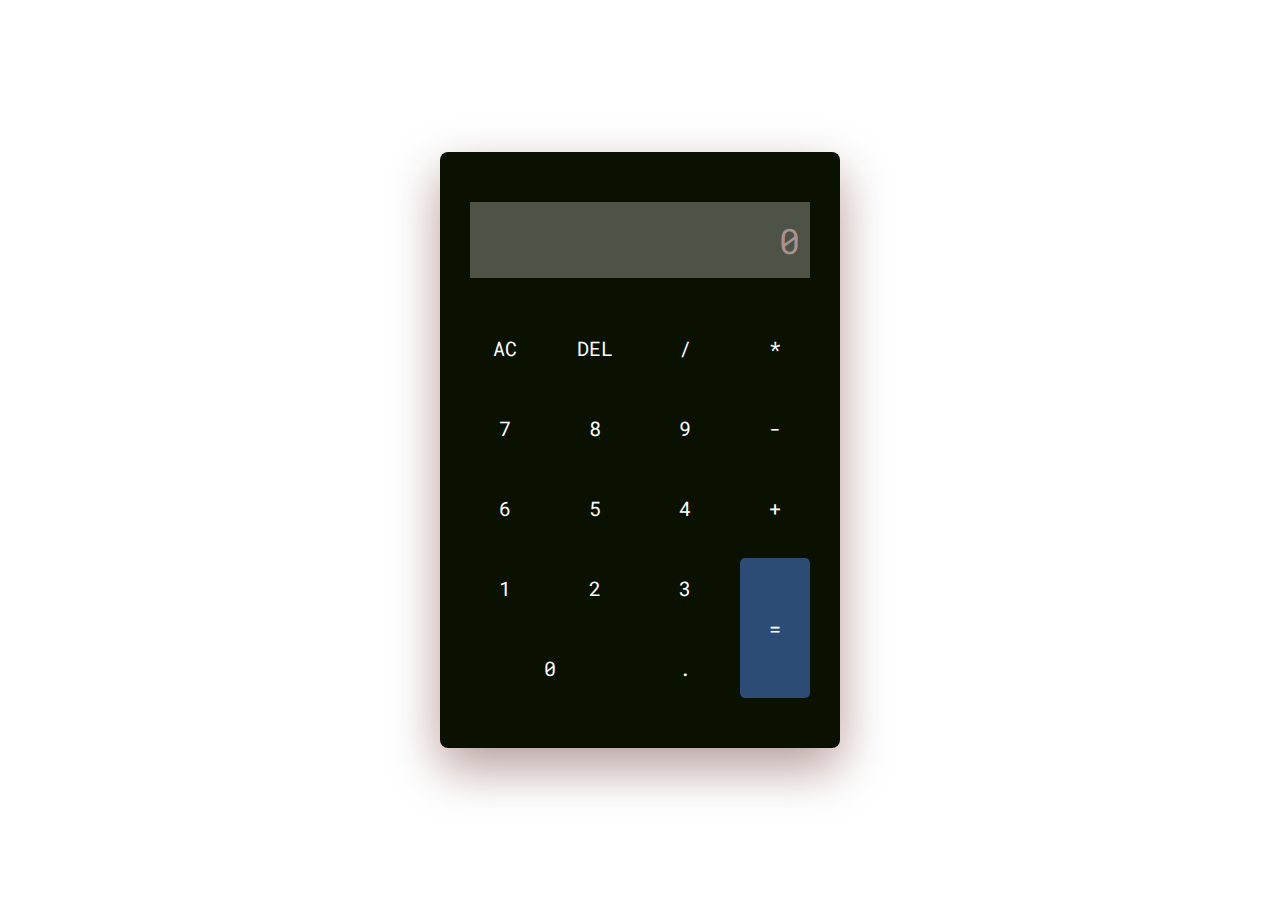
==== index.html @ 2ff65033 "Calculator" ====
<!DOCTYPE html>
<html lang="en">
  <head>
    <meta name="viewport" content="width=device-width, initial-scale=1.0" />
    <title>Calculator</title>
    <link
      href="https://fonts.googleapis.com/css2?family=Roboto+Mono:wght@500&display=swap"
      rel="stylesheet"
    />
    <link rel="stylesheet" href="index.css" />
  </head>
  <body>
    <div class="calculator">
      <div class="display">
        <input type="text" placeholder="0" id="input" disabled />
      </div>
      <div class="buttons">
        <input type="button" value="AC" id="clear" />
        <input type="button" value="DEL" id="erase" />
        <input type="button" value="/" class="input-button" />
        <input type="button" value="*" class="input-button" />

        <input type="button" value="7" class="input-button" />
        <input type="button" value="8" class="input-button" />
        <input type="button" value="9" class="input-button" />
        <input type="button" value="-" class="input-button" />

        <input type="button" value="6" class="input-button" />
        <input type="button" value="5" class="input-button" />
        <input type="button" value="4" class="input-button" />
        <input type="button" value="+" class="input-button" />

        <input type="button" value="1" class="input-button" />
        <input type="button" value="2" class="input-button" />
        <input type="button" value="3" class="input-button" />

        <input type="button" value="=" id="equal" />
        <input type="button" value="0" class="input-button" />
        <input type="button" value="." class="input-button" />
      </div>
    </div>
    
    <script src="script.js"></script>
  </body>
</html>
---- index.css ----
* {
    padding: 0;
    margin: 0;
    box-sizing: border-box;
    font-family: "Roboto Mono", monospace;
  }
   
  .calculator {
    width: 400px;
    background-color: #0a1101;
    padding: 50px 30px;
    position: absolute;
    transform: translate(-50%, -50%);
    top: 50%;
    left: 50%;
    border-radius: 8px;
    box-shadow: 0 20px 50px rgba(74, 6, 6, 0.4);
  }
  .display {
    width: 100%;
  }
  .display input {
    width: 100%;
    padding: 15px 10px;
    text-align: right;
    border: none;
    /*background-color: transparent;*/
    color: hwb(0 97% 2%);
    font-size: 35px;
  }
  .display input::placeholder {
    color: #ac9090;
  }
  .buttons {
    display: grid;
    grid-template-columns: repeat(4, 1fr);
    grid-gap: 20px;
    margin-top: 40px;
  }
  .buttons input[type="button"] {
    font-size: 20px;
    padding: 17px;
    border: none;
    background-color: transparent;
    color: #ffffff;
    cursor: pointer;
    border-radius: 5px;
  }
  .buttons input[type="button"]:hover {
    box-shadow: 0 8px 25px #0e1935;
  }
  input[type="button"]#equal {
    grid-row: span 2;
    background-color: #2d4c75;
  }
  input[type="button"][value="0"] {
    grid-column: span 2;
  }
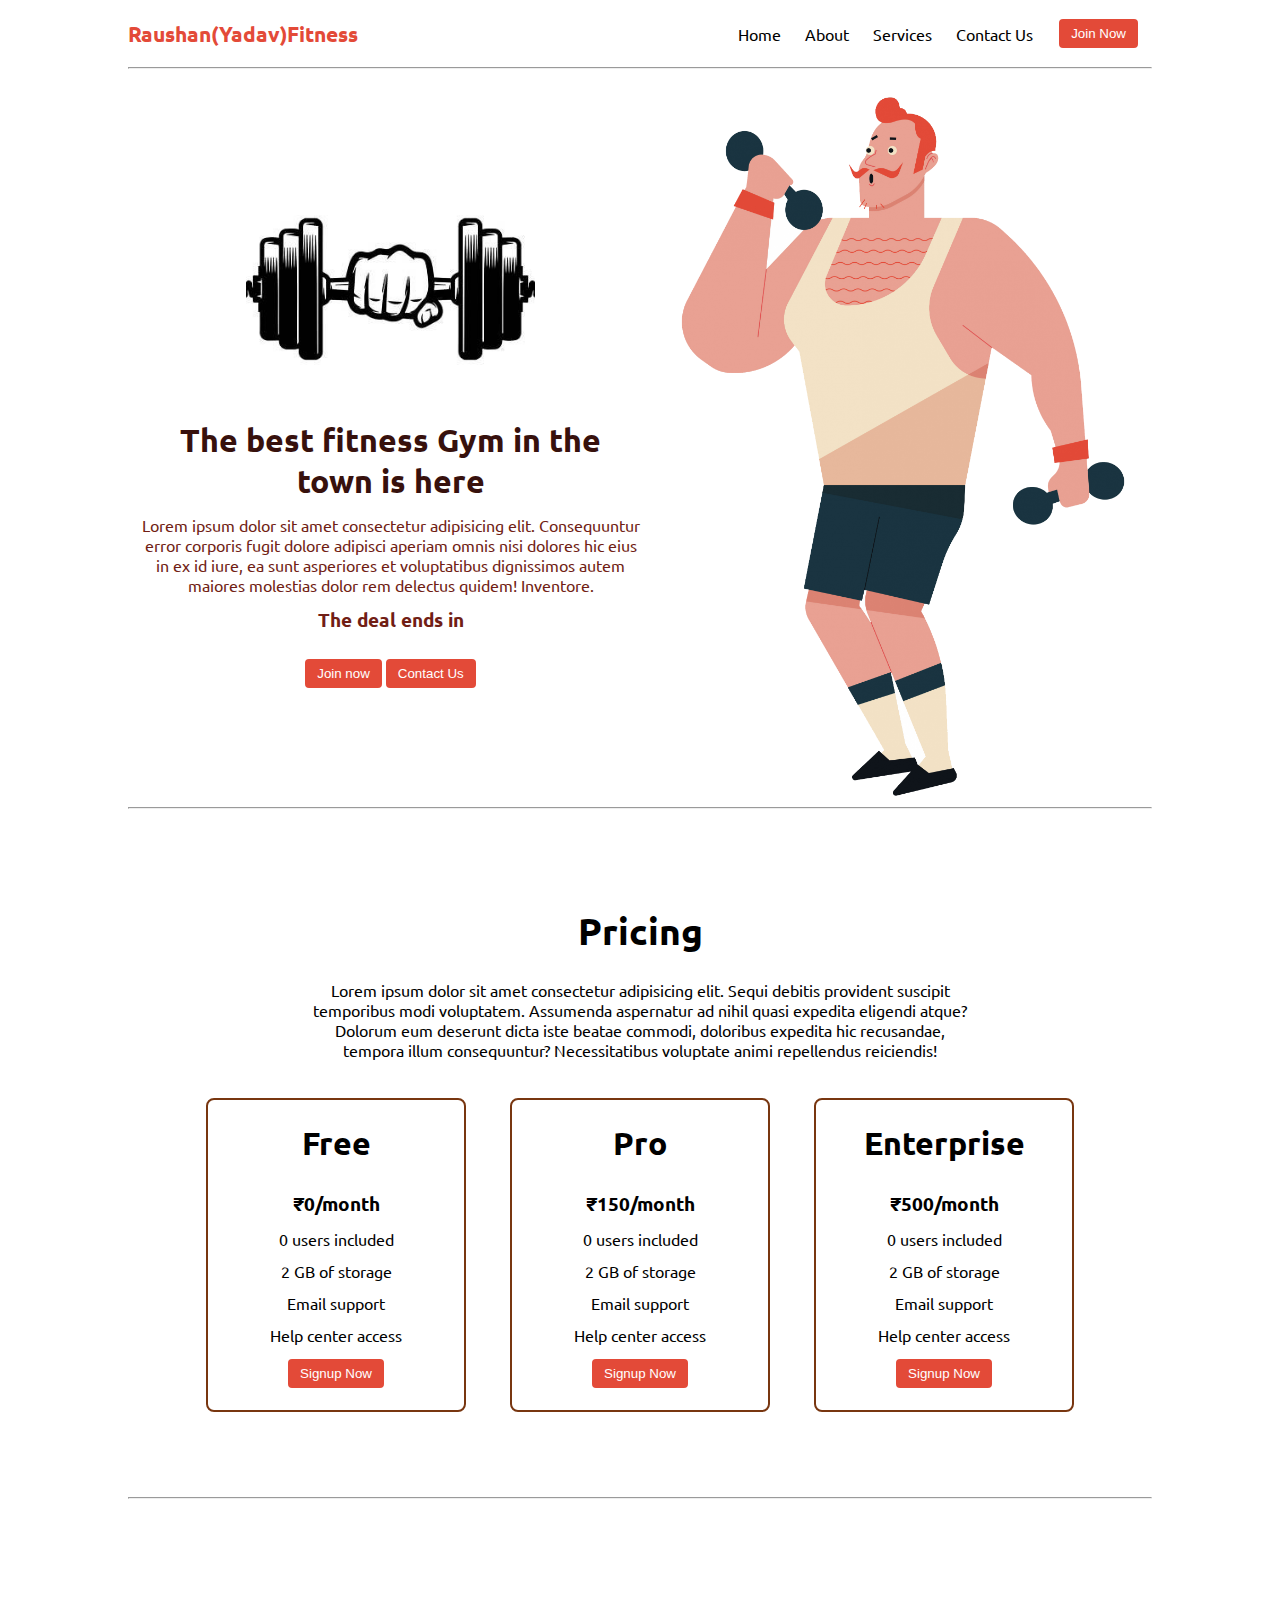
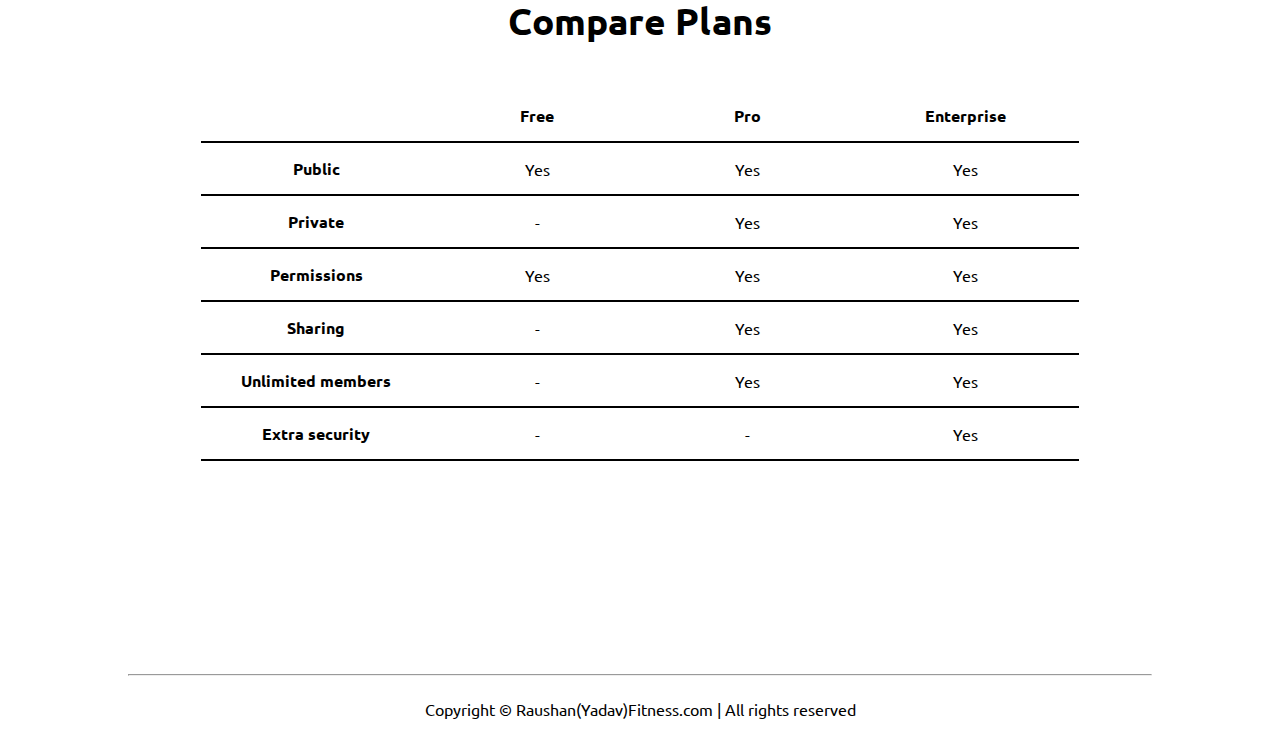
==== commit 3be85b0f: "Initial Changes" ====
--- a/index.html
+++ b/index.html
@@ -1,45 +1,161 @@
-<!DOCTYPE html>
-<html lang="en">
-  <head>
-    <meta name="viewport" content="width=device-width, initial-scale=1.0" />
-    <title>Calculator</title>
-    <link
-      href="https://fonts.googleapis.com/css2?family=Roboto+Mono:wght@500&display=swap"
-      rel="stylesheet"
-    />
-    <link rel="stylesheet" href="index.css" />
-  </head>
-  <body>
-    <div class="calculator">
-      <div class="display">
-        <input type="text" placeholder="0" id="input" disabled />
-      </div>
-      <div class="buttons">
-        <input type="button" value="AC" id="clear" />
-        <input type="button" value="DEL" id="erase" />
-        <input type="button" value="/" class="input-button" />
-        <input type="button" value="*" class="input-button" />
-
-        <input type="button" value="7" class="input-button" />
-        <input type="button" value="8" class="input-button" />
-        <input type="button" value="9" class="input-button" />
-        <input type="button" value="-" class="input-button" />
-
-        <input type="button" value="6" class="input-button" />
-        <input type="button" value="5" class="input-button" />
-        <input type="button" value="4" class="input-button" />
-        <input type="button" value="+" class="input-button" />
-
-        <input type="button" value="1" class="input-button" />
-        <input type="button" value="2" class="input-button" />
-        <input type="button" value="3" class="input-button" />
-
-        <input type="button" value="=" id="equal" />
-        <input type="button" value="0" class="input-button" />
-        <input type="button" value="." class="input-button" />
-      </div>
-    </div>
-    
-    <script src="script.js"></script>
-  </body>
+<!DOCTYPE html>
+<html lang="en">
+
+<head>
+    <meta charset="UTF-8">
+    <meta http-equiv="X-UA-Compatible" content="IE=edge">
+    <meta name="viewport" content="width=device-width, initial-scale=1.0">
+    <title>Raushan(Yadav)Fitness - The best fitness gym in the town</title>
+    <link rel="stylesheet" href="style.css">
+    <script src="timer.js"></script>
+    <link rel="stylesheet" href="utils.css">
+</head>
+
+<body class='overflow-x-hidden'>
+    <div class="container mx-auto">
+        <header>
+            <nav class="flex justify-between">
+                <div class="logo font-bold flex items-center text-blue">Raushan(Yadav)Fitness</div>
+                <ul class="navbar flex items-center">
+                    <li>Home</li>
+                    <li>About</li>
+                    <li>Services</li>
+                    <li>Contact Us</li>
+                    <li><button class="btn">Join Now</button></li>
+                </ul>
+            </nav>
+            <hr>
+        </header>
+        <main class="min-h-screen">
+            <section class="section1">
+                <div class="flex">
+                    <div class="topleft flex flex-col justify-center px-2">
+                        <div class=" text-center">
+                            <img class="dumbellimg" src="dumbell.png" alt="">
+                        </div>
+                        <h1 class="my-1 text-center">The best fitness Gym in the town is here</h1>
+                        <p class=" text-center">Lorem ipsum dolor sit amet consectetur adipisicing elit. Consequuntur
+                            error corporis fugit dolore adipisci aperiam omnis nisi dolores hic eius in ex id iure, ea
+                            sunt asperiores et voluptatibus dignissimos autem maiores molestias dolor rem delectus
+                            quidem! Inventore.</p>
+                            <!-- Display the countdown timer in an element -->
+                            <p class="deal text-center">The deal ends in <span id="demo"></span></p>
+                            <div class="buttons">
+                                <button class="btn">Join now</button>
+                                <button class="btn">Contact Us</button>
+                            </div>
+                    </div>
+                    <div class="topright flex justify-center">
+                        <img class="gymimg" src="gym.png" alt="">
+                    </div>
+                </div>
+            </section>
+            <hr>
+            <section class="section2">
+                <h1 class="text-center my-2">Pricing</h1>
+                <p class="my-2">Lorem ipsum dolor sit amet consectetur adipisicing elit. Sequi debitis provident
+                    suscipit temporibus modi voluptatem. Assumenda aspernatur ad nihil quasi expedita eligendi atque?
+                    Dolorum eum deserunt dicta iste beatae commodi, doloribus expedita hic recusandae, tempora illum
+                    consequuntur? Necessitatibus voluptate animi repellendus reiciendis!</p>
+                <div class="boxes flex justify-center">
+                    <div class="box">
+                        <h2>Free</h2>
+                        <ul>
+                            <li class="highlighted">₹0/month</li>
+                            <li>0 users included</li>
+                            <li>2 GB of storage</li>
+                            <li>Email support</li>
+                            <li>Help center access</li>
+                            <li><button class="btn">Signup Now</button></li>
+                        </ul>
+                    </div>
+                    <div class="box">
+                        <h2>Pro</h2>
+                        <ul>
+                            <li class="highlighted">₹150/month</li>
+                            <li>0 users included</li>
+                            <li>2 GB of storage</li>
+                            <li>Email support</li>
+                            <li>Help center access</li>
+                            <li><button class="btn">Signup Now</button></li>
+                        </ul>
+                    </div>
+                    <div class="box">
+                        <h2>Enterprise</h2>
+                        <ul>
+                            <li class="highlighted">₹500/month</li>
+                            <li>0 users included</li>
+                            <li>2 GB of storage</li>
+                            <li>Email support</li>
+                            <li>Help center access</li>
+                            <li><button class="btn">Signup Now</button></li>
+                        </ul>
+                    </div>
+
+                </div>
+            </section>
+            <hr>
+            <section class="section3">
+                <h1 class="text-center my-2">Compare Plans</h1>
+                <div class="container plantable">
+                    <table class="table text-center">
+                      <thead>
+                        <tr>
+                          <th></th><th>Free</th>
+                          <th>Pro</th>
+                          <th>Enterprise</th>
+                        </tr>
+                      </thead>
+                      <tbody>
+                        <tr>
+                          <th scope="row" class="text-start">Public</th>
+                          <td>Yes</svg></td>
+                          <td>Yes</svg></td>
+                          <td>Yes</svg></td>
+                        </tr>
+                        <tr>
+                          <th scope="row" class="text-start">Private</th>
+                          <td>-</td>
+                          <td>Yes</svg></td>
+                          <td>Yes</svg></td>
+                        </tr>
+                      </tbody>
+              
+                      <tbody>
+                        <tr>
+                          <th scope="row" class="text-start">Permissions</th>
+                          <td>Yes</svg></td>
+                          <td>Yes</svg></td>
+                          <td>Yes</svg></td>
+                        </tr>
+                        <tr>
+                          <th scope="row" class="text-start">Sharing</th>
+                          <td>-</td>
+                          <td>Yes</svg></td>
+                          <td>Yes</svg></td>
+                        </tr>
+                        <tr>
+                          <th scope="row" class="text-start">Unlimited members</th>
+                          <td>-</td>
+                          <td>Yes</svg></td>
+                          <td>Yes</svg></td>
+                        </tr>
+                        <tr>
+                          <th scope="row" class="text-start">Extra security</th>
+                          <td>-</td>
+                          <td>-</td>
+                          <td>Yes</svg></td>
+                        </tr>
+                      </tbody>
+                    </table>
+            </section>
+            <hr>
+        </main>
+        <footer>
+            Copyright &copy; Raushan(Yadav)Fitness.com | All rights reserved
+        </footer>
+
+    </div>
+</body>
+
 </html>--- a/style.css
+++ b/style.css
@@ -0,0 +1,139 @@
+@import url('https://fonts.googleapis.com/css2?family=Ubuntu:wght@300&display=swap');
+
+*{
+    margin: 0;
+    padding: 0;
+}
+
+.container{
+    max-width: 80vw;
+    font-family: 'Ubuntu', sans-serif;
+}
+
+.navbar{
+    display: flex;
+    height: 67px;
+}
+.navbar li{
+    list-style: none;
+    margin: 0 12px;
+}
+
+.topleft{
+    width: 50%;
+}
+
+.topright{ 
+    width: 50%;
+}
+
+.section1{
+   max-height: 100vh; 
+   color: #711e15;
+}
+
+.section1 h1{
+    color: #37110d;
+    font-size: 2rem;
+}
+
+.logo{
+    font-size: 1.3rem;
+}
+
+.dumbellimg{
+    width: 289px;
+}
+
+.topright .gymimg{
+    width: 466px;
+}
+
+.section2{
+    padding: 73px;
+}
+
+.section2 h1{
+    font-size: 2.3rem;
+}
+
+.section2 p{
+    padding: 0 8vw;
+    text-align: center;
+}
+
+.box{
+    padding: 8px 0;
+    margin: 12px 22px;
+    min-width: 20vw;
+    border: 2px solid rgb(120, 54, 16);
+    border-radius: 8px;
+    text-align: center;
+}
+
+.box h2{
+    font-size: 2rem;
+    padding: 15px 0;
+}
+
+.highlighted{
+    font-size: 1.2rem;
+    font-weight: bolder;
+}
+
+.box ul{
+    list-style-type: none;
+}
+
+.box ul li{
+   margin: 12px 2px;
+}
+
+.plantable{
+    display: flex;
+    justify-content: center;
+    align-items: center;
+}
+
+.section3 table{
+    width: 100%;
+    margin-bottom: 140px;
+    margin-top: 20px;
+    border-collapse: collapse;
+}
+
+.section3 table th{ 
+    width: 23vw; 
+    border-bottom: 2px solid black;
+    padding: 15px 0;
+} 
+
+.section3 table td{   
+    border-bottom: 2px solid black; 
+} 
+ 
+
+.section3 h1{
+    font-size: 2.3rem;
+}
+
+.section3{
+    padding: 73px;
+}
+
+footer{
+    padding: 23px;
+    text-align: center;
+}
+.buttons{
+    display: flex;
+    justify-content: center;
+    align-items: center;
+    margin: 12px;
+}
+
+.deal{
+    font-size: 1.2rem;
+    font-weight: bolder;
+    margin: 12px 0;
+}--- a/utils.css
+++ b/utils.css
@@ -0,0 +1,72 @@
+.min-h-screen{
+    min-height: 100vh;
+}
+
+.bg-red{
+    background-color: red;
+}
+
+.mx-auto{
+    margin-left: auto;
+    margin-right: auto;
+}
+
+.flex{
+    display: flex;
+}
+
+.items-center{
+    align-items: center;
+}
+
+.justify-between{
+    justify-content: space-between;
+}
+
+.justify-center{
+    justify-content: center;
+}
+
+.flex-col{
+    flex-direction: column;
+}
+
+.font-bold{
+    font-weight: bolder;
+}
+
+.my-1{
+    margin-top: 13px;
+    margin-bottom: 13px;
+}
+
+.my-2{
+    margin-top: 26px;
+    margin-bottom: 26px;
+}
+
+.px-2{
+    padding-left: 13px;
+    padding-right: 13px;
+}
+
+.text-blue{
+    color: rgb(227 74 56);;
+}
+
+.btn{
+    padding:7px 12px;
+    border: 2px solid white;
+    border-radius: 6px;
+    cursor: pointer;
+    color: white;
+    background-color: rgb(227 74 56);;
+}
+
+.overflow-x-hidden{
+    overflow-x: hidden;
+}
+
+.text-center{
+    text-align: center;
+}